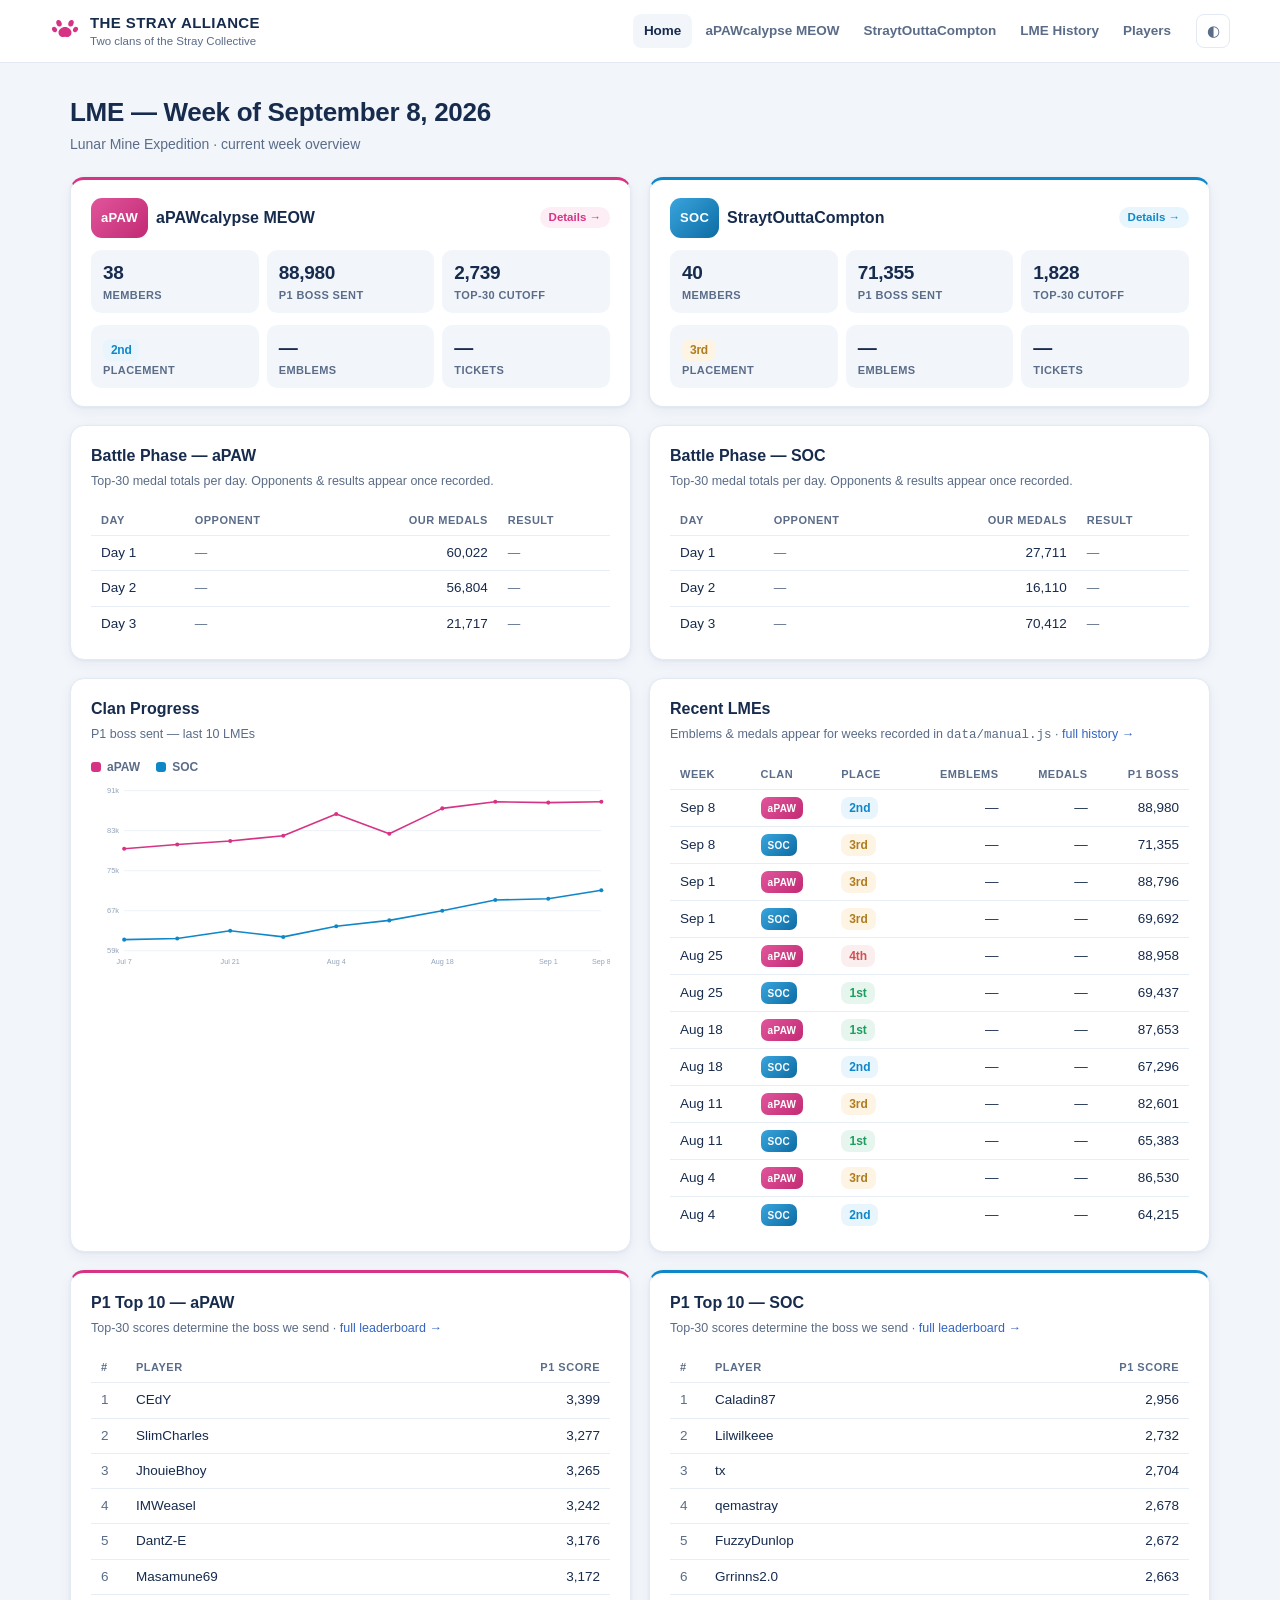
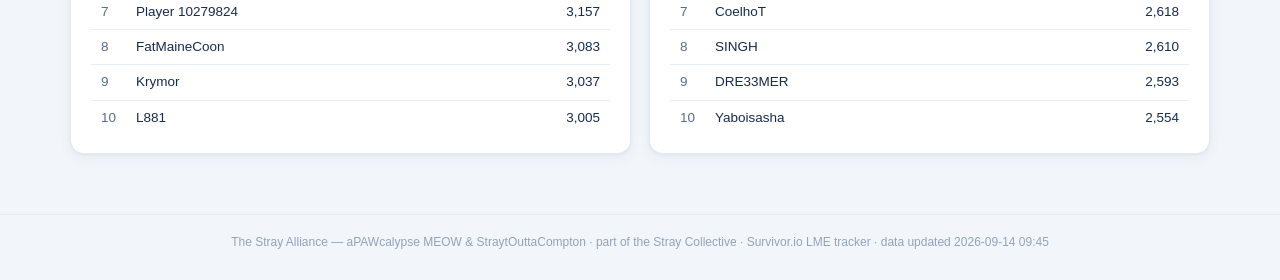
==== index.html @ baddfdcd "Initial release: Stray Alliance LME dashboard Static dashboard for aPAWcalypse MEOW and StraytOuttaC" ====
<!DOCTYPE html>
<html lang="en">
<head>
<meta charset="utf-8">
<meta name="viewport" content="width=device-width, initial-scale=1">
<title>The Stray Alliance — LME Dashboard</title>
<meta name="description" content="Weekly Lunar Mine Expedition results for aPAWcalypse MEOW and StraytOuttaCompton.">
<link rel="stylesheet" href="assets/style.css">
</head>
<body>
<main><div class="wrap" id="app"></div></main>
<script src="data/data.js"></script>
<script src="data/manual.js"></script>
<script src="assets/app.js"></script>
<script>SA.initHome();</script>
</body>
</html>
---- assets/style.css ----
/* The Stray Alliance — shared styles */

:root {
  --bg: #f2f6fb;
  --card: #ffffff;
  --card-border: #e3eaf3;
  --text: #172b4d;
  --text-soft: #5a6c88;
  --text-faint: #93a3ba;
  --line: #e8eef6;
  --shadow: 0 1px 3px rgba(23, 43, 77, 0.06), 0 4px 14px rgba(23, 43, 77, 0.05);

  --apaw: #d63384;
  --apaw-soft: #fdeef6;
  --apaw-border: #f6cce2;
  --soc: #0e87c9;
  --soc-soft: #e9f5fc;
  --soc-border: #c5e4f5;

  --good: #1d9d5f;
  --good-soft: #e6f6ee;
  --bad: #d05252;
  --bad-soft: #fbeeee;
  --warn-soft: #fdf4e3;
  --accent: #3565c0;
}

[data-theme="dark"] {
  --bg: #10182a;
  --card: #1a2439;
  --card-border: #24314c;
  --text: #e8eef8;
  --text-soft: #9fb0c9;
  --text-faint: #64748f;
  --line: #24314c;
  --shadow: 0 1px 3px rgba(0, 0, 0, 0.3), 0 4px 14px rgba(0, 0, 0, 0.25);

  --apaw: #f06aad;
  --apaw-soft: #3a2033;
  --apaw-border: #56304a;
  --soc: #45b1e8;
  --soc-soft: #16304a;
  --soc-border: #274b6b;

  --good: #3dc383;
  --good-soft: #16331f;
  --bad: #e57373;
  --bad-soft: #3a2020;
  --warn-soft: #3a3220;
  --accent: #7aa2e8;
}

* { box-sizing: border-box; }

html { -webkit-text-size-adjust: 100%; }

body {
  margin: 0;
  background: var(--bg);
  color: var(--text);
  font-family: -apple-system, BlinkMacSystemFont, "Segoe UI", Roboto, "Helvetica Neue", Arial, sans-serif;
  font-size: 15px;
  line-height: 1.5;
}

a { color: var(--accent); text-decoration: none; }
a:hover { text-decoration: underline; }

/* player-name links: subtle in tables, obvious on hover */
a.plink { color: inherit; }
a.plink:hover { color: var(--accent); }

.wrap { max-width: 1180px; margin: 0 auto; padding: 0 20px; }

/* ---------- header / nav ---------- */

header.site {
  background: var(--card);
  border-bottom: 1px solid var(--card-border);
  position: sticky;
  top: 0;
  z-index: 20;
}

.site-bar {
  display: flex;
  align-items: center;
  gap: 14px;
  padding: 12px 0;
  flex-wrap: wrap;
}

.brand { display: flex; align-items: center; gap: 10px; margin-right: auto; }
.brand svg { flex: none; }
.brand .t1 { font-weight: 800; letter-spacing: 0.4px; font-size: 15px; }
.brand .t2 { font-size: 11.5px; color: var(--text-soft); margin-top: -2px; }

nav.main { display: flex; gap: 2px; flex-wrap: wrap; }
nav.main a {
  color: var(--text-soft);
  font-weight: 600;
  font-size: 13.5px;
  padding: 7px 11px;
  border-radius: 8px;
}
nav.main a:hover { color: var(--text); background: var(--bg); text-decoration: none; }
nav.main a.on { color: var(--text); background: var(--bg); }
nav.main a.on-apaw { color: var(--apaw); background: var(--apaw-soft); }
nav.main a.on-soc { color: var(--soc); background: var(--soc-soft); }

.theme-btn {
  border: 1px solid var(--card-border);
  background: var(--card);
  color: var(--text-soft);
  border-radius: 8px;
  width: 34px;
  height: 34px;
  cursor: pointer;
  font-size: 15px;
  line-height: 1;
}
.theme-btn:hover { color: var(--text); }

/* ---------- layout primitives ---------- */

main { padding: 26px 0 60px; }

.page-title { margin: 4px 0 2px; font-size: 26px; font-weight: 800; letter-spacing: -0.3px; }
.page-sub { color: var(--text-soft); margin: 0 0 22px; font-size: 14px; }

.grid { display: grid; gap: 18px; }
.grid > * { min-width: 0; }
.grid.cols-2 { grid-template-columns: 1fr 1fr; }
.grid.cols-3 { grid-template-columns: 1fr 1fr 1fr; }
@media (max-width: 900px) {
  .grid.cols-2, .grid.cols-3 { grid-template-columns: 1fr; }
}

.card {
  background: var(--card);
  border: 1px solid var(--card-border);
  border-radius: 14px;
  box-shadow: var(--shadow);
  padding: 18px 20px;
}

.card h2 {
  margin: 0 0 4px;
  font-size: 16px;
  font-weight: 750;
  display: flex;
  align-items: center;
  gap: 8px;
}
.card .sub { color: var(--text-soft); font-size: 12.5px; margin: 0 0 14px; }

.card.accent-apaw { border-top: 3px solid var(--apaw); }
.card.accent-soc { border-top: 3px solid var(--soc); }

/* clan monogram badge */
.badge {
  flex: none;
  min-width: 40px;
  height: 40px;
  padding: 0 10px;
  border-radius: 11px;
  display: inline-flex;
  align-items: center;
  justify-content: center;
  font-weight: 800;
  font-size: 13px;
  letter-spacing: 0.3px;
  color: #fff;
}
.badge.sm { min-width: 26px; height: 22px; padding: 0 7px; border-radius: 7px; font-size: 10px; }
.badge.apaw { background: linear-gradient(135deg, #e0559b, #c22a74); }
.badge.soc { background: linear-gradient(135deg, #3aa5dd, #0d6ba3); }

.pill {
  display: inline-block;
  padding: 2px 9px;
  border-radius: 99px;
  font-size: 11.5px;
  font-weight: 700;
}
.pill.apaw { color: var(--apaw); background: var(--apaw-soft); }
.pill.soc { color: var(--soc); background: var(--soc-soft); }
.pill.good { color: var(--good); background: var(--good-soft); }
.pill.bad { color: var(--bad); background: var(--bad-soft); }
.pill.faint { color: var(--text-soft); background: var(--bg); }

.chiprow { display: inline-flex; gap: 4px; }
.chiprow .pill { padding: 1px 7px; font-size: 10.5px; }

/* stat rows */
.stats { display: flex; gap: 8px; flex-wrap: wrap; margin-top: 12px; }
.stat {
  flex: 1 1 90px;
  background: var(--bg);
  border-radius: 10px;
  padding: 9px 12px;
  min-width: 90px;
}
.stat .v { font-size: 19px; font-weight: 800; letter-spacing: -0.3px; }
.stat .l { font-size: 11px; color: var(--text-soft); font-weight: 600; text-transform: uppercase; letter-spacing: 0.4px; }

/* ---------- tables ---------- */

.tbl-wrap { overflow-x: auto; }
table.tbl { width: 100%; border-collapse: collapse; font-size: 13.5px; }
.tbl th {
  text-align: left;
  font-size: 11px;
  text-transform: uppercase;
  letter-spacing: 0.5px;
  color: var(--text-soft);
  font-weight: 700;
  padding: 7px 10px;
  border-bottom: 1px solid var(--line);
  white-space: nowrap;
}
.tbl td { padding: 7px 10px; border-bottom: 1px solid var(--line); white-space: nowrap; }
.tbl tr:last-child td { border-bottom: none; }
.tbl td.num, .tbl th.num { text-align: right; font-variant-numeric: tabular-nums; }
.tbl tr.cut td { border-top: 2px dashed var(--text-faint); }
.tbl tr.dim td { color: var(--text-faint); }
.tbl tr.click { cursor: pointer; }
.tbl tr.click:hover td { background: var(--bg); }
.tbl .rank { color: var(--text-soft); font-variant-numeric: tabular-nums; width: 34px; }

.cut-label {
  text-align: center !important;
  font-size: 10.5px;
  font-weight: 800;
  letter-spacing: 1px;
  text-transform: uppercase;
  color: var(--text-faint);
  padding: 3px 10px !important;
  background: var(--bg);
}

/* placement chips */
.place { display: inline-block; min-width: 34px; text-align: center; padding: 2px 8px; border-radius: 8px; font-weight: 800; font-size: 12px; }
.place.p1 { background: var(--good-soft); color: var(--good); }
.place.p2 { background: var(--soc-soft); color: var(--soc); }
.place.p3 { background: var(--warn-soft); color: #b07c1f; }
.place.p4 { background: var(--bad-soft); color: var(--bad); }
.place.px { background: var(--bg); color: var(--text-soft); }

/* participation dots */
.dots { display: inline-flex; gap: 3px; }
.dot { width: 9px; height: 9px; border-radius: 50%; background: var(--good); }
.dot.miss { background: var(--bad); }
.dot.na { background: var(--line); }

/* ---------- charts ---------- */

.chart-box { width: 100%; }
.chart-box svg { display: block; width: 100%; height: auto; }
.legend { display: flex; gap: 16px; font-size: 12px; color: var(--text-soft); font-weight: 600; margin-bottom: 6px; flex-wrap: wrap; }
.legend .key { display: inline-flex; align-items: center; gap: 6px; }
.legend .swatch { width: 10px; height: 10px; border-radius: 3px; display: inline-block; }

/* ---------- misc ---------- */

.note { font-size: 12.5px; color: var(--text-soft); }
.spacer { height: 18px; }
.right { margin-left: auto; }

.tabs { display: inline-flex; background: var(--bg); border-radius: 10px; padding: 3px; gap: 2px; margin-bottom: 16px; }
.tabs button {
  border: 0;
  background: transparent;
  color: var(--text-soft);
  font-weight: 700;
  font-size: 13px;
  padding: 7px 14px;
  border-radius: 8px;
  cursor: pointer;
  font-family: inherit;
}
.tabs button.on { background: var(--card); color: var(--text); box-shadow: var(--shadow); }
.tabs button.on.apaw { color: var(--apaw); }
.tabs button.on.soc { color: var(--soc); }

select.week-pick {
  border: 1px solid var(--card-border);
  background: var(--card);
  color: var(--text);
  border-radius: 8px;
  padding: 6px 10px;
  font-family: inherit;
  font-size: 13px;
  font-weight: 600;
}

footer.site {
  border-top: 1px solid var(--card-border);
  color: var(--text-faint);
  font-size: 12px;
  padding: 18px 0 30px;
  text-align: center;
}

@media (max-width: 640px) {
  body { font-size: 14px; }
  .page-title { font-size: 21px; }
  .card { padding: 14px 14px; }
  .site-bar { padding: 10px 0; }
  nav.main { order: 3; width: 100%; overflow-x: auto; flex-wrap: nowrap; }
  nav.main a { white-space: nowrap; }
}
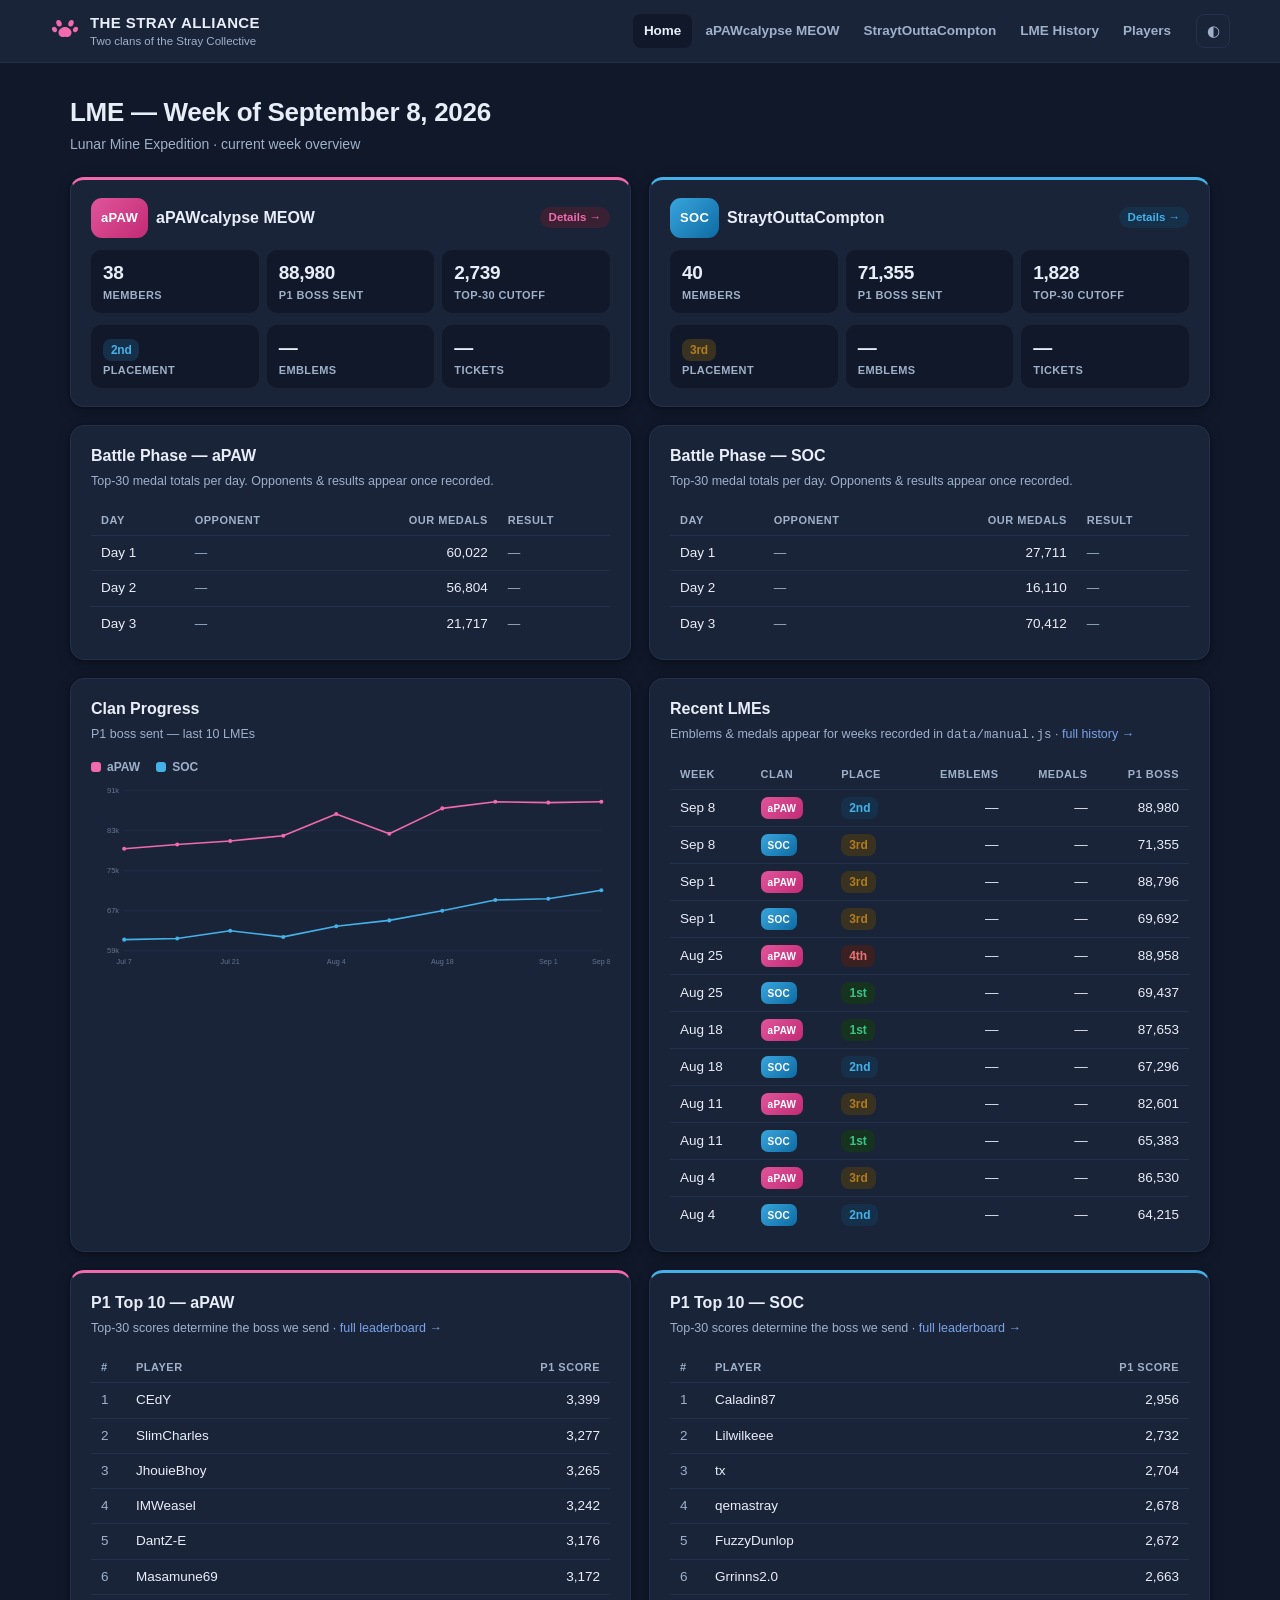
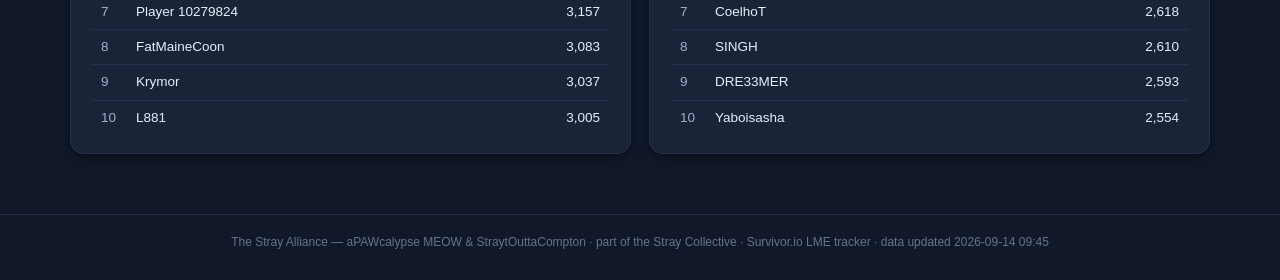
==== commit 13c58448: "Default to dark mode Dark theme is now the default; the toggle still switches to light and the choic" ====
--- a/index.html
+++ b/index.html
@@ -5,6 +5,7 @@
 <meta name="viewport" content="width=device-width, initial-scale=1">
 <title>The Stray Alliance — LME Dashboard</title>
 <meta name="description" content="Weekly Lunar Mine Expedition results for aPAWcalypse MEOW and StraytOuttaCompton.">
+<script>document.documentElement.dataset.theme=new URLSearchParams(location.search).get("theme")||localStorage.getItem("sa-theme")||"dark";</script>
 <link rel="stylesheet" href="assets/style.css">
 </head>
 <body>
